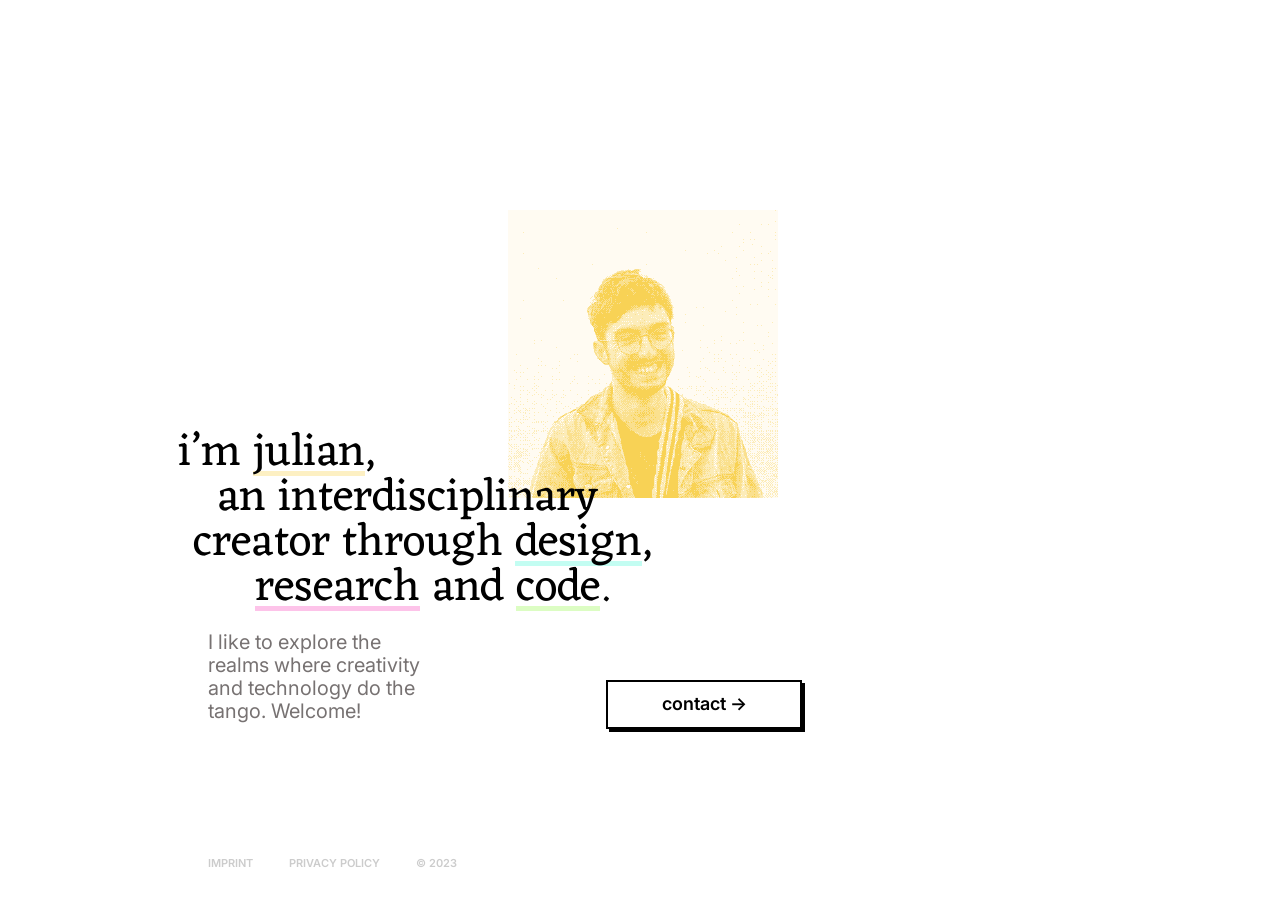
==== index.html @ be8efc42 "Initial commit Just copying some files over from the backup" ====
<!DOCTYPE html>
<html lang="en">
  <head>
    <meta charset="UTF-8">
    <meta name="viewport" content="width=device-width, initial-scale=1.0">
    <meta http-equiv="X-UA-Compatible" content="ie=edge">
    <title>Julian Ehrenstrasser &#xB7; &#x1F3A8;&#x1F52C;&#x1F4BB;</title>
    <link rel="shortcut icon" href="assets/favicon.ico">
    <link rel="stylesheet" href="style.css">
    <link rel="preconnect" href="https://fonts.googleapis.com"> 
    <link rel="preconnect" href="https://fonts.gstatic.com" crossorigin> 
    <link href="https://fonts.googleapis.com/css2?family=Eczar&family=Inter:wght@300;600&display=swap" rel="stylesheet">
    <link href="https://fonts.googleapis.com/css2?family=Inter:wght@300;600&display=swap&text=%E2%86%92%7C%E2%86%90" rel="stylesheet">
  </head>
  <body>
    <div class="whitespace"></div>
    <main class="container">
        <img id="titleImage" src="IMG_0072_bearb.png" alt="Portrait of Julian">
        <h1 id="intro-first">
            <span>I’m <span class="underline yellow">Julian</span>,<br></span>
            <span>an interdisciplinary<br></span>
            <span>creator through <span class="underline blue">design</span>,<br> </span>
            <span><span class="underline red">research</span> and <span class="underline green">code</span>.</span>
            <!--<img src = "introTextC.svg" alt="I’m Julian, an interdisciplinary creator through design, research and code."/>-->
        </h1>
        <p id="intro-second">
        I like to explore the realms where creativity and technology do the <span class="tangoCursor">tango</span>. Welcome!</p>
        
        <div class="mainContact">
        <a class="button" href="mailto:hello@julian.media">contact &#x2192;</a></div>
    </main>
    <footer class="container homepage">
        <div class="footer">
            <span class="footer-element"><a class="hiddenLink" href="/imprint.html">Imprint</a></span>
            <span class="footer-element"><a class="hiddenLink" href="/privacy.html">Privacy Policy</a></span>
            <span class="footer-element">&#xA9; 2023</span>
        </div>
    </footer>
  </body>
</html>
---- style.css ----
article,aside,audio,footer,header,img,nav,section,video{display:block}#contactButton,.button,.mainContact{text-align:center}.button,.hiddenLink:hover,.underline{text-decoration:none;display:inline-block}.button,.footer{font-weight:600}body,footer.homepage{padding-left:30px}*{box-sizing:border-box}html{height:100%}body,html{min-height:100%;background:#fff;color:#000;font-family:Inter,sans-serif}body{font-size:1.25rem;line-height:1.15;text-rendering:optimizeLegibility;-webkit-font-smoothing:antialiased;-moz-osx-font-smoothing:grayscale;display:flex;flex-direction:column;padding-right:30px}body,dl,ol,ul{margin:0}p{-ms-word-break:break-all;word-break:break-all;word-break:break-word;-moz-hyphens:auto;-webkit-hyphens:auto;-ms-hyphens:auto;hyphens:auto}textarea{resize:vertical}table{border-collapse:collapse}td{padding:.5rem}img{border:none;max-width:100%}input[type=button]::-moz-focus-inner,input[type=submit]::-moz-focus-inner{border:0}input[type=search]{-webkit-appearance:textfield}input[type=submit]{-webkit-appearance:none}input:required:after{color:red;content:" *"}input[type=email]:invalid{background:red}.right{float:right;margin-left:2rem;clear:right}.left{float:left;margin-right:2rem;clear:left}sub,sup{line-height:0}a{color:inherit}.whitespace{color:red;flex-grow:2.5;min-height:30px}body main{flex:1 auto}.footer{padding:30px 0;text-transform:uppercase;font-size:.55em}h1,h2,h3,h4{font-family:Eczar,serif;text-transform:lowercase;line-height:1;font-weight:300;margin-top:1em}h1{font-size:1.875rem}.hiddenLink{text-decoration:none}.secondary,footer{color:#ccc}.hiddenLink:hover,.underline{box-shadow:0 -3px 0 0 #eee inset}.underline:hover{cursor:pointer;box-shadow:0 -5px 0 0 #eee inset}.underline.yellow{box-shadow:0 -5px 0 0 rgba(247,205,57,.3) inset}.underline.yellow:hover{box-shadow:0 -20px 0 0 rgba(247,205,57,.3) inset;cursor:url("data:image/svg+xml;utf8,<svg xmlns='http://www.w3.org/2000/svg'  width='45' height='54' viewport='0 0 100 100' style='fill:black;font-size:27px;'><text y='50%'>✌️</text></svg>") 16 0,auto/*!emojicursor.app*/}.underline.red{box-shadow:0 -5px 0 0 rgba(247,57,182,.3) inset}.underline.red:hover{box-shadow:0 -20px 0 0 rgba(247,57,182,.3) inset;cursor:url("data:image/svg+xml;utf8,<svg xmlns='http://www.w3.org/2000/svg'  width='45' height='54' viewport='0 0 100 100' style='fill:black;font-size:27px;'><text y='50%'>🔬</text></svg>") 16 0,auto/*!emojicursor.app*/}.underline.green{box-shadow:0 -5px 0 0 rgba(141,247,57,.3) inset}.underline.green:hover{box-shadow:0 -20px 0 0 rgba(141,247,57,.3) inset;cursor:url("data:image/svg+xml;utf8,<svg xmlns='http://www.w3.org/2000/svg'  width='45' height='54' viewport='0 0 100 100' style='fill:black;font-size:27px;'><text y='50%'>💻</text></svg>") 16 0,auto/*!emojicursor.app*/}.underline.blue{box-shadow:0 -5px 0 0 rgba(57,247,213,.3) inset}.underline.blue:hover{box-shadow:0 -20px 0 0 rgba(57,247,213,.3) inset;cursor:url("data:image/svg+xml;utf8,<svg xmlns='http://www.w3.org/2000/svg'  width='45' height='54' viewport='0 0 100 100' style='fill:black;font-size:27px;'><text y='50%'>🎨</text></svg>") 16 0,auto/*!emojicursor.app*/}.tangoCursor:hover{cursor:url("data:image/svg+xml;utf8,<svg xmlns='http://www.w3.org/2000/svg'  width='45' height='54' viewport='0 0 100 100' style='fill:black;font-size:27px;'><text y='50%'>💃</text></svg>") 16 0,auto/*!emojicursor.app*/}.mainContact{margin-top:55px}.button{border:2px solid #000;padding:12px 32px;font-size:1.125rem;min-width:196px;box-shadow:3px 3px #000;transition-duration:.5s;transition-timing-function:cubic-bezier(0.18,0.89,0.02,1.06)}.button:hover{box-shadow:4px 5px #000;transform:translateY(-2px)}.button *{position:relative;top:-10px}#titleImage{width:9.35em;margin-left:auto;margin-right:24px;margin-bottom:-3.75em;image-rendering:pixelated}#intro-first{margin-bottom:0}#intro-first>span:nth-child(2){margin-left:.86em}#intro-first>span:nth-child(3){margin-left:.33em}#intro-first>span:nth-child(4){margin-left:1.7em}#intro-second{max-width:14.375rem;color:#777272;margin-left:30px}.footer-element{margin-right:33px}.container{max-width:24.375rem}@media (min-width:550px){.container{margin-left:110px}}@media (min-width:900px){.container{max-width:39rem;margin-left:148px}#intro-first{font-size:2.82rem}#intro-second{float:left}.mainContact{display:inline-block;float:right;margin-top:69px}#titleImage{width:13.5em;margin-bottom:-5.6em}}@media (min-width:1400px){.container{margin-left:380px}}::-moz-selection{background-color:rgb(255 227 139 / 39%)}::selection{background-color:rgb(255 227 139 / 39%)}
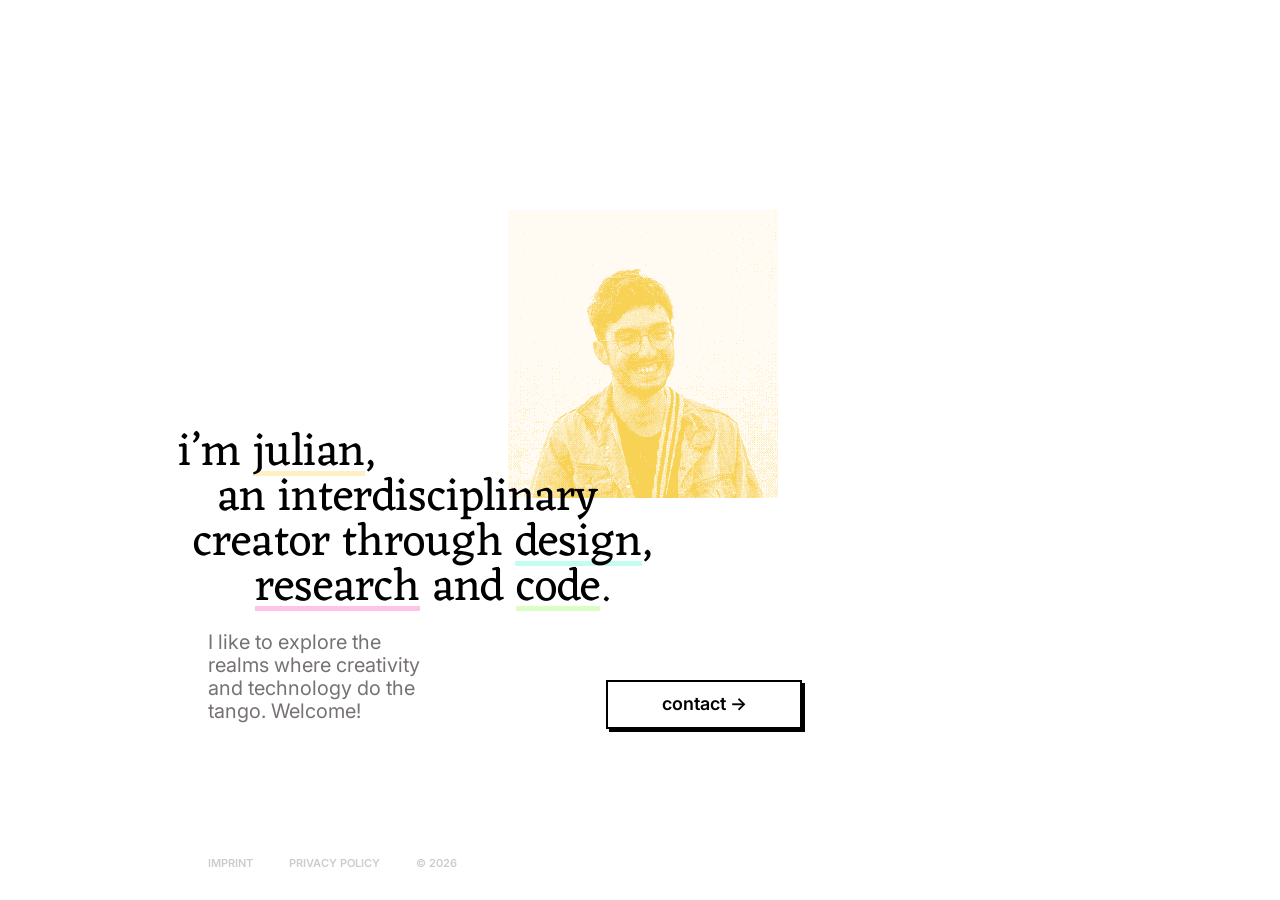
==== commit f5c07a5a: "Update date" ====
--- a/index.html
+++ b/index.html
@@ -33,7 +33,7 @@
         <div class="footer">
             <span class="footer-element"><a class="hiddenLink" href="/imprint.html">Imprint</a></span>
             <span class="footer-element"><a class="hiddenLink" href="/privacy.html">Privacy Policy</a></span>
-            <span class="footer-element">&#xA9; 2023</span>
+            <span class="footer-element">&#xA9; 2026</span>
         </div>
     </footer>
   </body>
